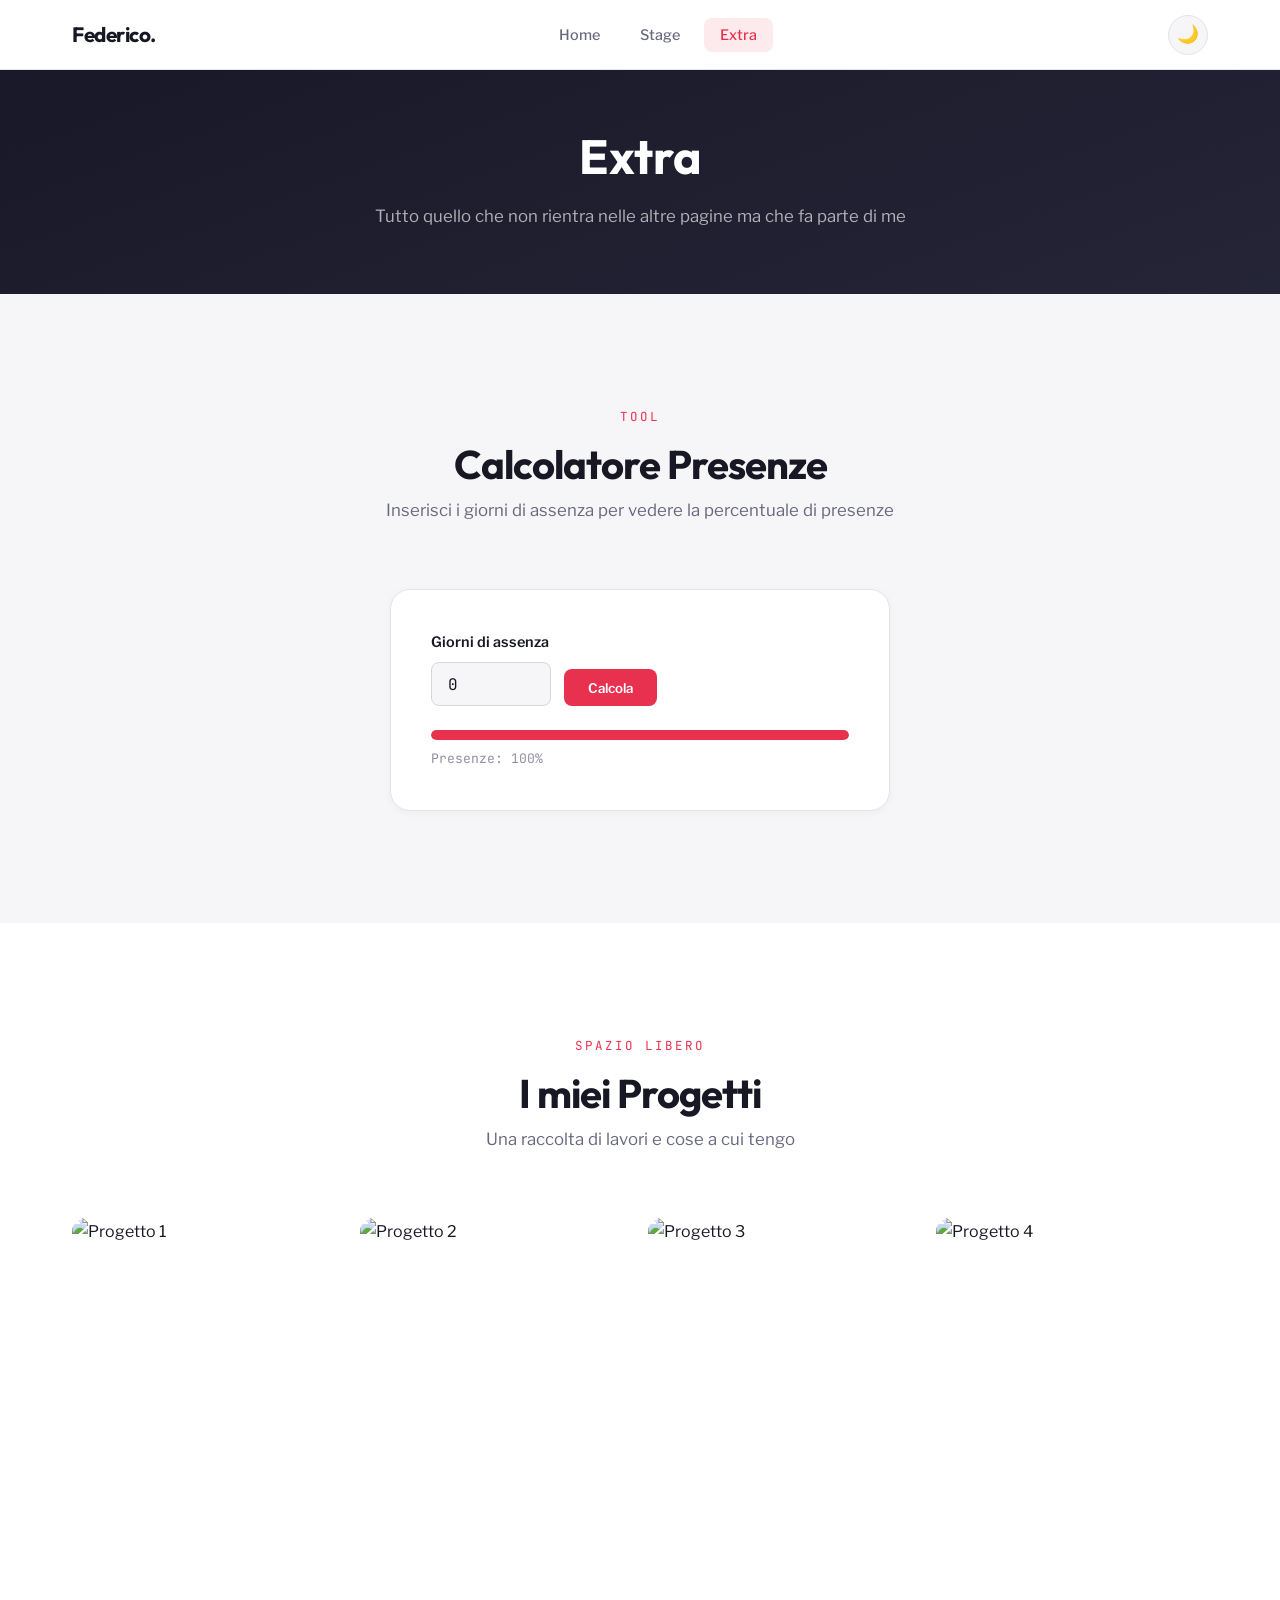
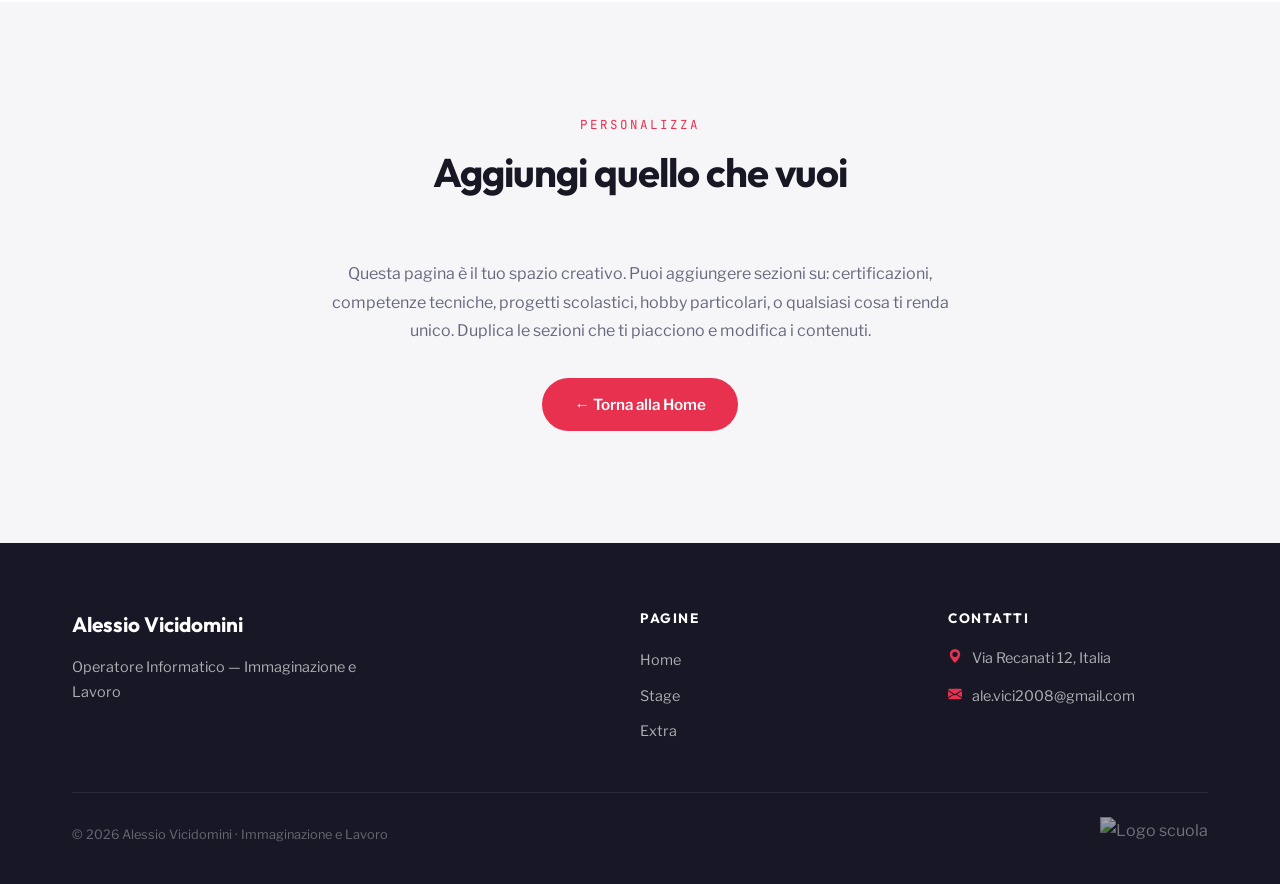
==== extra.html @ a0bb635b "a" ====
<!DOCTYPE html>
<html lang="it" data-theme="default">
<head>
    <meta charset="UTF-8">
    <meta name="viewport" content="width=device-width, initial-scale=1.0">
    <title>Alessio Viidomini — Extra</title>

    <link rel="preconnect" href="https://fonts.googleapis.com">
    <link rel="preconnect" href="https://fonts.gstatic.com" crossorigin>
    <link href="https://fonts.googleapis.com/css2?family=Outfit:wght@400;500;600;700&family=Libre+Franklin:wght@400;500;600;700&family=JetBrains+Mono:wght@400;500&display=swap" rel="stylesheet">

    <link rel="stylesheet" href="./style.css">
</head>
<body>

    <!-- ====== NAVBAR ====== -->
    <nav class="site-nav">
        <div class="nav-inner">
            <a href="./index.html" class="nav-brand">Federico.</a>
            <button class="nav-burger" id="navBurger" aria-label="Apri menu">
                <span></span><span></span><span></span>
            </button>
            <ul class="nav-links" id="navLinks">
                <li><a href="./index.html">Home</a></li>
                <li><a href="./stage.html">Stage</a></li>
                <li><a href="#" class="active">Extra</a></li>
            </ul>
            <button class="theme-toggle" id="themeToggle" aria-label="Cambia tema">🌙</button>
        </div>
    </nav>

    <!-- ====== PAGE HERO ====== -->
    <section class="page-hero">
        <div class="hero-pattern"></div>
        <div class="section-container">
            <h1 class="reveal">Extra</h1>
            <p class="hero-sub reveal reveal-delay-1">
                Tutto quello che non rientra nelle altre pagine ma che fa parte di me
            </p>
        </div>
    </section>

    <!-- ====== CALCOLATORE PRESENZE ====== -->
    <section class="section">
        <div class="section-container">
            <div class="section-header center reveal">
                <span class="section-label">Tool</span>
                <h2 class="section-title">Calcolatore Presenze</h2>
                <p class="section-desc">Inserisci i giorni di assenza per vedere la percentuale di presenze</p>
            </div>

            <div class="presenze-card reveal">
                <label for="progresso">Giorni di assenza</label>
                <div class="presenze-input">
                    <input type="number" id="progresso" min="0" value="0" placeholder="0">
                    <button class="btn-calcola" onclick="calcolaPresenze()">Calcola</button>
                </div>
                <div class="progress-wrap">
                    <div class="progress-bar-bg">
                        <div class="progress-bar-fill" id="barraFill"></div>
                    </div>
                    <p class="progress-label" id="percentualeText">Presenze: 100%</p>
                </div>
            </div>
        </div>
    </section>

    <!-- ====== GALLERY / CONTENUTO LIBERO ====== -->
    <!--
        Questa sezione è uno spazio libero. Puoi usarla per:
        - Una gallery di foto dei tuoi progetti
        - Certificazioni ottenute (ECDL, ecc.)
        - Link ai tuoi profili (GitHub, LinkedIn)
        - Qualsiasi cosa ti rappresenti
        
        Di seguito c'è un esempio di gallery. 
        Sostituisci le immagini con le tue.
    -->
    <section class="section section-alt">
        <div class="section-container">
            <div class="section-header center reveal">
                <span class="section-label">Spazio libero</span>
                <h2 class="section-title">I miei Progetti</h2>
                <p class="section-desc">Una raccolta di lavori e cose a cui tengo</p>
            </div>

            <!-- MODIFICA: sostituisci le immagini e i testi -->
            <div class="gallery-grid">
                <div class="gallery-item reveal reveal-delay-1">
                    <img src="https://placehold.co/400x400/1a1a2e/e94560?text=Progetto+1" alt="Progetto 1">
                    <div class="gallery-item-overlay">
                        <span>Progetto 1</span>
                    </div>
                </div>
                <div class="gallery-item reveal reveal-delay-2">
                    <img src="https://placehold.co/400x400/16213e/e94560?text=Progetto+2" alt="Progetto 2">
                    <div class="gallery-item-overlay">
                        <span>Progetto 2</span>
                    </div>
                </div>
                <div class="gallery-item reveal reveal-delay-3">
                    <img src="https://placehold.co/400x400/0f3460/e94560?text=Progetto+3" alt="Progetto 3">
                    <div class="gallery-item-overlay">
                        <span>Progetto 3</span>
                    </div>
                </div>
                <div class="gallery-item reveal reveal-delay-4">
                    <img src="https://placehold.co/400x400/533483/e94560?text=Progetto+4" alt="Progetto 4">
                    <div class="gallery-item-overlay">
                        <span>Progetto 4</span>
                    </div>
                </div>
            </div>
        </div>
    </section>

    <!-- ====== SEZIONE TESTO LIBERO ====== -->
    <section class="section">
        <div class="section-container" style="max-width: 700px;">
            <div class="section-header center reveal">
                <span class="section-label">Personalizza</span>
                <h2 class="section-title">Aggiungi quello che vuoi</h2>
            </div>
            <div class="reveal" style="text-align: center;">
                <p style="color: var(--text-secondary); line-height: 1.8; margin-bottom: 2rem;">
                    Questa pagina è il tuo spazio creativo. Puoi aggiungere sezioni su: 
                    certificazioni, competenze tecniche, progetti scolastici, hobby particolari, 
                    o qualsiasi cosa ti renda unico. Duplica le sezioni che ti piacciono 
                    e modifica i contenuti.
                </p>
                <a href="../index.html" class="btn-primary-custom">← Torna alla Home</a>
            </div>
        </div>
    </section>

    <!-- ====== FOOTER ====== -->
    <footer class="site-footer">
        <div class="section-container">
            <div class="footer-grid">
                <div>
                    <p class="footer-brand">Alessio Vicidomini</p>
                    <p class="footer-desc">Operatore Informatico — Immaginazione e Lavoro</p>
                </div>
                <div>
                    <p class="footer-heading">Pagine</p>
                    <ul class="footer-links">
                        <li><a href="../index.html">Home</a></li>
                        <li><a href="./stage.html">Stage</a></li>
                        <li><a href="#">Extra</a></li>
                    </ul>
                </div>
                <div>
                    <p class="footer-heading">Contatti</p>
                    <div class="footer-contact-item">
                        <svg xmlns="http://www.w3.org/2000/svg" width="14" height="14" fill="currentColor" viewBox="0 0 16 16"><path d="M8 16s6-5.686 6-10A6 6 0 0 0 2 6c0 4.314 6 10 6 10m0-7a3 3 0 1 1 0-6 3 3 0 0 1 0 6"/></svg>
                        <span>Via Recanati 12, Italia</span>
                    </div>
                    <div class="footer-contact-item">
                        <svg xmlns="http://www.w3.org/2000/svg" width="14" height="14" fill="currentColor" viewBox="0 0 16 16"><path d="M.05 3.555A2 2 0 0 1 2 2h12a2 2 0 0 1 1.95 1.555L8 8.414zM0 4.697v7.104l5.803-3.558zM6.761 8.83l-6.57 4.027A2 2 0 0 0 2 14h12a2 2 0 0 0 1.808-1.144l-6.57-4.027L8 9.586zm3.436-.586L16 11.801V4.697z"/></svg>
                        <span>ale.vici2008@gmail.com</span>
                    </div>
                </div>
            </div>
            <div class="footer-bottom">
                <span class="footer-copy">© 2026 Alessio Vicidomini · Immaginazione e Lavoro</span>
                <img src="../img/logo.webp" class="footer-logo" alt="Logo scuola">
            </div>
        </div>
    </footer>

    <script src="./script.js"></script>
</body>
</html>
---- style.css ----
/* ============================================================
   TEMPLATE SITO PERSONALE - QUARTA INFORMATICA
   ============================================================
   
   COME PERSONALIZZARE:
   
   1. SCEGLI UN TEMA
      Cambia data-theme="default" nel tag <html> di ogni pagina.
      Temi disponibili: default, ocean, sunset, forest, lavender, mono
   
   2. DARK MODE
      Il bottone in navbar attiva/disattiva la dark mode.
      Funziona automaticamente con tutti i temi.
   
   3. COLORI CUSTOM
      Se vuoi un colore tutto tuo, modifica le variabili in
      [data-theme="default"] qui sotto.
   
   4. FONT
      Cambia il link Google Fonts nell'HTML e aggiorna
      --font-display e --font-body qui sotto.
   
   5. ANIMAZIONI
      Ogni elemento con classe .reveal si anima allo scroll.
      Aggiungi .reveal-delay-1, .reveal-delay-2, ecc. per ritardi.
   
   ============================================================ */

/* === TEMI PRECONFIGURATI === */
/* Cambia data-theme="" nel tag <html> per switchare tema */

[data-theme="default"] {
    --hue: 240;
    --accent-h: 350;
    --accent-s: 80%;
    --accent-l: 55%;
}

[data-theme="ocean"] {
    --hue: 200;
    --accent-h: 175;
    --accent-s: 70%;
    --accent-l: 45%;
}

[data-theme="sunset"] {
    --hue: 25;
    --accent-h: 15;
    --accent-s: 85%;
    --accent-l: 55%;
}

[data-theme="forest"] {
    --hue: 150;
    --accent-h: 145;
    --accent-s: 55%;
    --accent-l: 40%;
}

[data-theme="lavender"] {
    --hue: 270;
    --accent-h: 280;
    --accent-s: 60%;
    --accent-l: 55%;
}

[data-theme="mono"] {
    --hue: 0;
    --accent-h: 0;
    --accent-s: 0%;
    --accent-l: 25%;
}

/* === SISTEMA COLORI (generato da variabili) === */
:root {
    /* Font */
    --font-display: 'Outfit', sans-serif;
    --font-body: 'Libre Franklin', sans-serif;
    --font-mono: 'JetBrains Mono', monospace;
    
    /* Sizing */
    --radius-sm: 8px;
    --radius-md: 14px;
    --radius-lg: 20px;
    --radius-full: 100px;
    
    /* Transitions */
    --ease-out: cubic-bezier(0.16, 1, 0.3, 1);
    --ease-spring: cubic-bezier(0.34, 1.56, 0.64, 1);
    --duration-fast: 0.2s;
    --duration-normal: 0.4s;
    --duration-slow: 0.7s;
    
    /* Navbar height */
    --nav-height: 70px;
}

/* Light mode (default) */
html:not([data-dark]) {
    --bg-primary: hsl(var(--hue), 15%, 97%);
    --bg-secondary: #ffffff;
    --bg-elevated: #ffffff;
    --bg-hero: hsl(var(--hue), 25%, 12%);
    --bg-hero-2: hsl(var(--hue), 20%, 18%);
    
    --text-primary: hsl(var(--hue), 20%, 12%);
    --text-secondary: hsl(var(--hue), 10%, 45%);
    --text-tertiary: hsl(var(--hue), 8%, 60%);
    --text-on-dark: #ffffff;
    --text-on-dark-muted: rgba(255,255,255,0.65);
    
    --border-light: hsl(var(--hue), 10%, 90%);
    --border-medium: hsl(var(--hue), 10%, 85%);
    
    --shadow-sm: 0 2px 8px rgba(0,0,0,0.04);
    --shadow-md: 0 8px 30px rgba(0,0,0,0.06);
    --shadow-lg: 0 20px 60px rgba(0,0,0,0.08);
    --shadow-accent: 0 8px 30px hsla(var(--accent-h), var(--accent-s), var(--accent-l), 0.25);
}

/* Dark mode */
html[data-dark] {
    --bg-primary: hsl(var(--hue), 15%, 8%);
    --bg-secondary: hsl(var(--hue), 12%, 12%);
    --bg-elevated: hsl(var(--hue), 12%, 15%);
    --bg-hero: hsl(var(--hue), 20%, 5%);
    --bg-hero-2: hsl(var(--hue), 15%, 10%);
    
    --text-primary: hsl(var(--hue), 10%, 92%);
    --text-secondary: hsl(var(--hue), 8%, 60%);
    --text-tertiary: hsl(var(--hue), 6%, 45%);
    --text-on-dark: #ffffff;
    --text-on-dark-muted: rgba(255,255,255,0.55);
    
    --border-light: hsl(var(--hue), 10%, 18%);
    --border-medium: hsl(var(--hue), 10%, 22%);
    
    --shadow-sm: 0 2px 8px rgba(0,0,0,0.2);
    --shadow-md: 0 8px 30px rgba(0,0,0,0.3);
    --shadow-lg: 0 20px 60px rgba(0,0,0,0.4);
    --shadow-accent: 0 8px 30px hsla(var(--accent-h), var(--accent-s), var(--accent-l), 0.2);
}

/* Accent color (uguale in light e dark) */
html {
    --accent: hsl(var(--accent-h), var(--accent-s), var(--accent-l));
    --accent-hover: hsl(var(--accent-h), var(--accent-s), calc(var(--accent-l) - 8%));
    --accent-soft: hsla(var(--accent-h), var(--accent-s), var(--accent-l), 0.1);
    --accent-medium: hsla(var(--accent-h), var(--accent-s), var(--accent-l), 0.2);
}

/* === RESET & BASE === */
*, *::before, *::after {
    margin: 0;
    padding: 0;
    box-sizing: border-box;
}

html {
    scroll-behavior: smooth;
}

body {
    font-family: var(--font-body);
    color: var(--text-primary);
    background-color: var(--bg-primary);
    line-height: 1.7;
    transition: background-color var(--duration-normal) var(--ease-out),
                color var(--duration-normal) var(--ease-out);
    -webkit-font-smoothing: antialiased;
}

h1, h2, h3, h4, h5, h6 {
    font-family: var(--font-display);
    font-weight: 700;
    color: var(--text-primary);
    line-height: 1.2;
}

a {
    color: var(--accent);
    text-decoration: none;
    transition: color var(--duration-fast);
}

a:hover {
    color: var(--accent-hover);
}

img {
    max-width: 100%;
    display: block;
}

/* === NAVBAR === */
.site-nav {
    position: fixed;
    top: 0;
    left: 0;
    right: 0;
    height: var(--nav-height);
    background: var(--bg-secondary);
    border-bottom: 1px solid var(--border-light);
    z-index: 1000;
    display: flex;
    align-items: center;
    transition: background var(--duration-normal) var(--ease-out),
                border-color var(--duration-normal) var(--ease-out),
                box-shadow var(--duration-normal) var(--ease-out);
}

.site-nav.scrolled {
    box-shadow: var(--shadow-sm);
}

.nav-inner {
    width: 100%;
    max-width: 1200px;
    margin: 0 auto;
    padding: 0 2rem;
    display: flex;
    align-items: center;
    justify-content: space-between;
}

.nav-brand {
    font-family: var(--font-display);
    font-weight: 700;
    font-size: 1.3rem;
    color: var(--text-primary);
    text-decoration: none;
    letter-spacing: -0.5px;
}

.nav-links {
    display: flex;
    align-items: center;
    gap: 0.5rem;
    list-style: none;
}

.nav-links a {
    font-family: var(--font-body);
    font-weight: 500;
    font-size: 0.9rem;
    color: var(--text-secondary);
    padding: 0.5rem 1rem;
    border-radius: var(--radius-sm);
    text-decoration: none;
    transition: all var(--duration-fast);
}

.nav-links a:hover,
.nav-links a.active {
    color: var(--accent);
    background: var(--accent-soft);
}

/* Dark mode toggle */
.theme-toggle {
    width: 40px;
    height: 40px;
    border-radius: 50%;
    border: 1px solid var(--border-light);
    background: var(--bg-primary);
    cursor: pointer;
    display: flex;
    align-items: center;
    justify-content: center;
    font-size: 1.1rem;
    transition: all var(--duration-fast);
    margin-left: 0.5rem;
    color: var(--text-secondary);
}

.theme-toggle:hover {
    border-color: var(--accent);
    color: var(--accent);
    transform: rotate(20deg);
}

/* Mobile nav */
.nav-burger {
    display: none;
    flex-direction: column;
    gap: 5px;
    cursor: pointer;
    background: none;
    border: none;
    padding: 5px;
}

.nav-burger span {
    width: 22px;
    height: 2px;
    background: var(--text-primary);
    border-radius: 2px;
    transition: all var(--duration-fast);
}

/* === HERO === */
.hero {
    min-height: 100vh;
    display: flex;
    align-items: center;
    justify-content: center;
    text-align: center;
    background: linear-gradient(160deg, var(--bg-hero) 0%, var(--bg-hero-2) 100%);
    position: relative;
    overflow: hidden;
    padding-top: var(--nav-height);
}

/* Pattern decorativo sullo sfondo dell'hero */
.hero-pattern {
    position: absolute;
    inset: 0;
    opacity: 0.04;
    background-image: 
        radial-gradient(circle at 20% 50%, var(--accent) 1px, transparent 1px),
        radial-gradient(circle at 80% 20%, var(--accent) 1px, transparent 1px),
        radial-gradient(circle at 60% 80%, var(--accent) 1px, transparent 1px);
    background-size: 80px 80px, 60px 60px, 100px 100px;
}

/* Cerchi decorativi */
.hero-blob {
    position: absolute;
    border-radius: 50%;
    filter: blur(80px);
    opacity: 0.15;
}

.hero-blob-1 {
    width: 500px;
    height: 500px;
    background: var(--accent);
    top: -15%;
    right: -10%;
}

.hero-blob-2 {
    width: 350px;
    height: 350px;
    background: hsl(var(--hue), 50%, 50%);
    bottom: -10%;
    left: -5%;
}

.hero-content {
    position: relative;
    z-index: 1;
    padding: 2rem;
}

.hero-label {
    display: inline-block;
    font-family: var(--font-mono);
    font-size: 0.8rem;
    letter-spacing: 2px;
    text-transform: uppercase;
    color: var(--accent);
    background: var(--accent-soft);
    padding: 0.4rem 1.2rem;
    border-radius: var(--radius-full);
    margin-bottom: 1.5rem;
}

.hero h1 {
    font-size: clamp(2.5rem, 6vw, 4.5rem);
    color: var(--text-on-dark);
    letter-spacing: -2px;
    margin-bottom: 0.8rem;
}

.hero .hero-sub {
    font-size: clamp(1rem, 2vw, 1.3rem);
    color: var(--text-on-dark-muted);
    font-weight: 400;
    max-width: 500px;
    margin: 0 auto;
}

.hero-cta {
    margin-top: 2.5rem;
    display: flex;
    gap: 1rem;
    justify-content: center;
    flex-wrap: wrap;
}

/* === BOTTONI === */
.btn-primary-custom {
    display: inline-flex;
    align-items: center;
    gap: 0.5rem;
    padding: 0.85rem 2rem;
    background: var(--accent);
    color: #fff;
    border: none;
    border-radius: var(--radius-full);
    font-family: var(--font-body);
    font-weight: 600;
    font-size: 0.95rem;
    cursor: pointer;
    text-decoration: none;
    transition: all var(--duration-fast) var(--ease-out);
}

.btn-primary-custom:hover {
    background: var(--accent-hover);
    color: #fff;
    transform: translateY(-2px);
    box-shadow: var(--shadow-accent);
}

.btn-outline-custom {
    display: inline-flex;
    align-items: center;
    gap: 0.5rem;
    padding: 0.85rem 2rem;
    background: transparent;
    color: var(--text-on-dark);
    border: 1px solid rgba(255,255,255,0.25);
    border-radius: var(--radius-full);
    font-family: var(--font-body);
    font-weight: 600;
    font-size: 0.95rem;
    cursor: pointer;
    text-decoration: none;
    transition: all var(--duration-fast) var(--ease-out);
}

.btn-outline-custom:hover {
    background: rgba(255,255,255,0.1);
    color: #fff;
    border-color: rgba(255,255,255,0.5);
}

/* Variante per sfondi chiari */
.btn-outline-light {
    color: var(--text-primary);
    border-color: var(--border-medium);
}

.btn-outline-light:hover {
    color: var(--accent);
    border-color: var(--accent);
    background: var(--accent-soft);
}

/* === SEZIONI === */
.section {
    padding: 7rem 0;
}

.section-alt {
    background: var(--bg-secondary);
}

.section-container {
    max-width: 1200px;
    margin: 0 auto;
    padding: 0 2rem;
}

.section-header {
    margin-bottom: 4rem;
}

.section-label {
    font-family: var(--font-mono);
    font-size: 0.78rem;
    text-transform: uppercase;
    letter-spacing: 3px;
    color: var(--accent);
    margin-bottom: 0.8rem;
    display: block;
}

.section-title {
    font-size: clamp(1.8rem, 3.5vw, 2.5rem);
    letter-spacing: -1px;
    margin-bottom: 0.5rem;
}

.section-desc {
    font-size: 1.05rem;
    color: var(--text-secondary);
    max-width: 550px;
}

/* Centrato */
.section-header.center {
    text-align: center;
}

.section-header.center .section-desc {
    margin: 0 auto;
}

/* === BIO === */
.bio-grid {
    display: grid;
    grid-template-columns: 1fr 1fr;
    gap: 5rem;
    align-items: center;
}

.bio-image {
    position: relative;
}

.bio-image-frame {
    width: 100%;
    aspect-ratio: 4/5;
    border-radius: var(--radius-lg);
    overflow: hidden;
    box-shadow: var(--shadow-lg);
    position: relative;
}

.bio-image-frame img {
    width: 100%;
    height: 100%;
    object-fit: cover;
}

/* Decorazione immagine - quadrato accent */
.bio-image::after {
    content: '';
    position: absolute;
    width: 100px;
    height: 100px;
    border: 3px solid var(--accent);
    border-radius: var(--radius-md);
    bottom: -20px;
    right: -20px;
    z-index: -1;
    opacity: 0.5;
}

.bio-text-area p {
    font-size: 1.05rem;
    color: var(--text-secondary);
    margin-bottom: 1.5rem;
    line-height: 1.8;
}

/* Info pills nella bio */
.bio-pills {
    display: flex;
    flex-wrap: wrap;
    gap: 0.6rem;
    margin-top: 1.5rem;
}

.bio-pill {
    display: inline-flex;
    align-items: center;
    gap: 0.4rem;
    padding: 0.4rem 1rem;
    background: var(--accent-soft);
    color: var(--accent);
    border-radius: var(--radius-full);
    font-size: 0.85rem;
    font-weight: 600;
}

/* === PASSIONI (Grid) === */
.passions-grid {
    display: grid;
    grid-template-columns: repeat(auto-fit, minmax(300px, 1fr));
    gap: 2rem;
}

.passion-card {
    background: var(--bg-elevated);
    border: 1px solid var(--border-light);
    border-radius: var(--radius-md);
    overflow: hidden;
    transition: transform var(--duration-normal) var(--ease-spring),
                box-shadow var(--duration-normal) var(--ease-out);
}

.passion-card:hover {
    transform: translateY(-8px);
    box-shadow: var(--shadow-md);
}

.passion-card-img {
    height: 220px;
    overflow: hidden;
}

.passion-card-img img {
    width: 100%;
    height: 100%;
    object-fit: cover;
    transition: transform var(--duration-slow) var(--ease-out);
}

.passion-card:hover .passion-card-img img {
    transform: scale(1.05);
}

.passion-card-body {
    padding: 1.5rem;
}

.passion-card-tag {
    font-family: var(--font-mono);
    font-size: 0.72rem;
    text-transform: uppercase;
    letter-spacing: 1.5px;
    color: var(--accent);
    margin-bottom: 0.6rem;
    display: block;
}

.passion-card-body h3 {
    font-size: 1.2rem;
    margin-bottom: 0.5rem;
}

.passion-card-body p {
    font-size: 0.92rem;
    color: var(--text-secondary);
}

/* === CV === */
.cv-paper {
    background: var(--bg-elevated);
    border: 1px solid var(--border-light);
    border-radius: var(--radius-lg);
    padding: clamp(2rem, 4vw, 3.5rem);
    max-width: 850px;
    margin: 0 auto;
    box-shadow: var(--shadow-md);
    transition: background var(--duration-normal), border-color var(--duration-normal);
}

.cv-header {
    display: flex;
    justify-content: space-between;
    align-items: flex-start;
    flex-wrap: wrap;
    gap: 1rem;
    margin-bottom: 2rem;
    padding-bottom: 2rem;
    border-bottom: 2px solid var(--border-light);
}

.cv-name {
    font-size: 2rem;
    letter-spacing: -1px;
}

.cv-role {
    color: var(--accent);
    font-weight: 500;
    font-size: 1.1rem;
}

.cv-contact-mini {
    display: flex;
    flex-direction: column;
    gap: 0.3rem;
    font-size: 0.85rem;
    color: var(--text-secondary);
    text-align: right;
}

.cv-section-title {
    font-family: var(--font-mono);
    font-size: 0.75rem;
    text-transform: uppercase;
    letter-spacing: 3px;
    color: var(--accent);
    margin-top: 2rem;
    margin-bottom: 1.2rem;
    display: flex;
    align-items: center;
    gap: 1rem;
}

.cv-section-title::after {
    content: '';
    flex: 1;
    height: 1px;
    background: var(--border-light);
}

.cv-entry {
    margin-bottom: 1.8rem;
    padding-left: 1rem;
    border-left: 2px solid var(--border-light);
    transition: border-color var(--duration-fast);
}

.cv-entry:hover {
    border-left-color: var(--accent);
}

.cv-entry-title {
    font-weight: 700;
    font-size: 1rem;
    color: var(--text-primary);
}

.cv-entry-place {
    color: var(--text-secondary);
    font-size: 0.95rem;
}

.cv-entry-date {
    font-family: var(--font-mono);
    font-size: 0.8rem;
    color: var(--accent);
    margin-top: 0.2rem;
    display: block;
}

.cv-entry-desc {
    color: var(--text-secondary);
    font-size: 0.92rem;
    margin-top: 0.3rem;
}

/* Lingue con barre */
.cv-lang {
    display: flex;
    align-items: center;
    justify-content: space-between;
    padding: 0.7rem 0;
    border-bottom: 1px solid var(--border-light);
}

.cv-lang:last-child {
    border-bottom: none;
}

.cv-lang-name {
    font-weight: 600;
    font-size: 0.95rem;
}

.cv-lang-level {
    display: flex;
    align-items: center;
    gap: 0.6rem;
}

.cv-lang-bar {
    width: 80px;
    height: 4px;
    background: var(--border-light);
    border-radius: 4px;
    overflow: hidden;
}

.cv-lang-bar-fill {
    height: 100%;
    background: var(--accent);
    border-radius: 4px;
    transition: width var(--duration-slow) var(--ease-out);
}

.cv-lang-label {
    font-size: 0.82rem;
    color: var(--text-tertiary);
    min-width: 80px;
    text-align: right;
}

/* === PAGINA STAGE === */
.page-hero {
    padding: 8rem 0 4rem;
    background: linear-gradient(160deg, var(--bg-hero) 0%, var(--bg-hero-2) 100%);
    text-align: center;
    position: relative;
    overflow: hidden;
}

.page-hero .hero-pattern {
    position: absolute;
    inset: 0;
    opacity: 0.03;
    background-image: 
        radial-gradient(circle at 20% 50%, var(--accent) 1px, transparent 1px);
    background-size: 60px 60px;
}

.page-hero h1 {
    font-size: clamp(2rem, 4vw, 3rem);
    color: var(--text-on-dark);
    position: relative;
}

.page-hero .hero-sub {
    color: var(--text-on-dark-muted);
    font-size: 1.05rem;
    max-width: 600px;
    margin: 1rem auto 0;
    position: relative;
}

/* Stage cards (alternativa all'accordion) */
.stage-card {
    background: var(--bg-elevated);
    border: 1px solid var(--border-light);
    border-radius: var(--radius-lg);
    overflow: hidden;
    margin-bottom: 2rem;
    transition: box-shadow var(--duration-normal);
}

.stage-card:hover {
    box-shadow: var(--shadow-md);
}

.stage-card-header {
    padding: 1.5rem 2rem;
    border-bottom: 1px solid var(--border-light);
    display: flex;
    align-items: center;
    justify-content: space-between;
    cursor: pointer;
    transition: background var(--duration-fast);
}

.stage-card-header:hover {
    background: var(--accent-soft);
}

.stage-card-header h3 {
    font-size: 1.2rem;
    margin: 0;
}

.stage-card-header .stage-date {
    font-family: var(--font-mono);
    font-size: 0.8rem;
    color: var(--accent);
}

.stage-card-toggle {
    width: 32px;
    height: 32px;
    border-radius: 50%;
    background: var(--accent-soft);
    display: flex;
    align-items: center;
    justify-content: center;
    transition: transform var(--duration-fast);
    color: var(--accent);
    font-size: 1.2rem;
}

.stage-card.open .stage-card-toggle {
    transform: rotate(45deg);
}

.stage-card-body {
    padding: 0 2rem;
    max-height: 0;
    overflow: hidden;
    transition: max-height var(--duration-slow) var(--ease-out),
                padding var(--duration-normal);
}

.stage-card.open .stage-card-body {
    padding: 2rem;
    max-height: 800px;
}

.stage-grid {
    display: grid;
    grid-template-columns: 2fr 3fr;
    gap: 2rem;
    align-items: start;
}

.stage-map-frame {
    border-radius: var(--radius-md);
    overflow: hidden;
    aspect-ratio: 4/3;
}

.stage-map-frame iframe {
    width: 100%;
    height: 100%;
    border: none;
}

.stage-relazione {
    font-size: 0.95rem;
    color: var(--text-secondary);
    line-height: 1.8;
}

.stage-relazione h4 {
    font-size: 1rem;
    margin-bottom: 0.5rem;
}

/* === EXTRA PAGE === */
.presenze-card {
    background: var(--bg-elevated);
    border: 1px solid var(--border-light);
    border-radius: var(--radius-lg);
    padding: 2.5rem;
    box-shadow: var(--shadow-sm);
    max-width: 500px;
    margin: 0 auto;
}

.presenze-card label {
    font-weight: 600;
    color: var(--text-primary);
    display: block;
    margin-bottom: 0.5rem;
    font-size: 0.9rem;
}

.presenze-input {
    display: flex;
    gap: 0.8rem;
    align-items: flex-end;
}

.presenze-card input[type="number"] {
    width: 120px;
    padding: 0.65rem 1rem;
    border: 1px solid var(--border-medium);
    border-radius: var(--radius-sm);
    font-family: var(--font-mono);
    font-size: 1rem;
    background: var(--bg-primary);
    color: var(--text-primary);
    transition: border-color var(--duration-fast);
}

.presenze-card input[type="number"]:focus {
    outline: none;
    border-color: var(--accent);
    box-shadow: 0 0 0 3px var(--accent-soft);
}

.btn-calcola {
    padding: 0.65rem 1.5rem;
    background: var(--accent);
    color: #fff;
    border: none;
    border-radius: var(--radius-sm);
    font-family: var(--font-body);
    font-weight: 600;
    cursor: pointer;
    transition: background var(--duration-fast);
}

.btn-calcola:hover {
    background: var(--accent-hover);
}

.progress-wrap {
    margin-top: 1.5rem;
}

.progress-bar-bg {
    height: 10px;
    background: var(--border-light);
    border-radius: var(--radius-full);
    overflow: hidden;
}

.progress-bar-fill {
    height: 100%;
    background: var(--accent);
    border-radius: var(--radius-full);
    transition: width var(--duration-slow) var(--ease-out);
    width: 100%;
}

.progress-label {
    font-family: var(--font-mono);
    font-size: 0.82rem;
    color: var(--text-tertiary);
    margin-top: 0.5rem;
}

/* Sezione gallery / contenuto libero */
.gallery-grid {
    display: grid;
    grid-template-columns: repeat(auto-fill, minmax(250px, 1fr));
    gap: 1rem;
}

.gallery-item {
    aspect-ratio: 1;
    border-radius: var(--radius-md);
    overflow: hidden;
    cursor: pointer;
    position: relative;
}

.gallery-item img {
    width: 100%;
    height: 100%;
    object-fit: cover;
    transition: transform var(--duration-slow) var(--ease-out);
}

.gallery-item:hover img {
    transform: scale(1.08);
}

.gallery-item-overlay {
    position: absolute;
    inset: 0;
    background: linear-gradient(transparent 50%, rgba(0,0,0,0.6));
    opacity: 0;
    transition: opacity var(--duration-fast);
    display: flex;
    align-items: flex-end;
    padding: 1rem;
}

.gallery-item:hover .gallery-item-overlay {
    opacity: 1;
}

.gallery-item-overlay span {
    color: #fff;
    font-weight: 600;
    font-size: 0.9rem;
}

/* === FOOTER === */
.site-footer {
    background: var(--bg-hero);
    color: var(--text-on-dark-muted);
    padding: 4rem 0 2rem;
}

.footer-grid {
    display: grid;
    grid-template-columns: 2fr 1fr 1fr;
    gap: 3rem;
    margin-bottom: 3rem;
}

.footer-brand {
    font-family: var(--font-display);
    font-size: 1.3rem;
    font-weight: 700;
    color: var(--text-on-dark);
    margin-bottom: 0.8rem;
}

.footer-desc {
    font-size: 0.9rem;
    line-height: 1.7;
    max-width: 300px;
}

.footer-heading {
    font-family: var(--font-display);
    font-size: 0.85rem;
    font-weight: 700;
    text-transform: uppercase;
    letter-spacing: 1.5px;
    color: var(--text-on-dark);
    margin-bottom: 1rem;
}

.footer-links {
    list-style: none;
    display: flex;
    flex-direction: column;
    gap: 0.5rem;
}

.footer-links a {
    color: var(--text-on-dark-muted);
    font-size: 0.9rem;
    transition: color var(--duration-fast);
}

.footer-links a:hover {
    color: var(--accent);
}

.footer-contact-item {
    display: flex;
    align-items: flex-start;
    gap: 0.6rem;
    margin-bottom: 0.8rem;
    font-size: 0.9rem;
}

.footer-contact-item svg {
    flex-shrink: 0;
    margin-top: 3px;
    color: var(--accent);
}

.footer-bottom {
    border-top: 1px solid rgba(255,255,255,0.08);
    padding-top: 1.5rem;
    display: flex;
    justify-content: space-between;
    align-items: center;
    flex-wrap: wrap;
    gap: 1rem;
}

.footer-copy {
    font-size: 0.8rem;
    color: rgba(255,255,255,0.35);
}

.footer-logo {
    height: 35px;
    opacity: 0.6;
}

/* === ANIMAZIONI SCROLL === */
.reveal {
    opacity: 0;
    transform: translateY(40px);
    transition: opacity var(--duration-slow) var(--ease-out),
                transform var(--duration-slow) var(--ease-out);
}

.reveal.visible {
    opacity: 1;
    transform: translateY(0);
}

.reveal-delay-1 { transition-delay: 0.1s; }
.reveal-delay-2 { transition-delay: 0.2s; }
.reveal-delay-3 { transition-delay: 0.3s; }
.reveal-delay-4 { transition-delay: 0.4s; }

/* Reveal da sinistra/destra */
.reveal-left {
    opacity: 0;
    transform: translateX(-40px);
    transition: opacity var(--duration-slow) var(--ease-out),
                transform var(--duration-slow) var(--ease-out);
}

.reveal-right {
    opacity: 0;
    transform: translateX(40px);
    transition: opacity var(--duration-slow) var(--ease-out),
                transform var(--duration-slow) var(--ease-out);
}

.reveal-left.visible,
.reveal-right.visible {
    opacity: 1;
    transform: translateX(0);
}

/* === RESPONSIVE === */
@media (max-width: 900px) {
    .bio-grid {
        grid-template-columns: 1fr;
        gap: 3rem;
    }
    
    .bio-image {
        max-width: 350px;
        margin: 0 auto;
    }

    .stage-grid {
        grid-template-columns: 1fr;
    }
    
    .footer-grid {
        grid-template-columns: 1fr;
        gap: 2rem;
    }
    
    .cv-header {
        flex-direction: column;
    }
    
    .cv-contact-mini {
        text-align: left;
    }
}

@media (max-width: 700px) {
    .nav-links {
        display: none;
        position: absolute;
        top: var(--nav-height);
        left: 0;
        right: 0;
        background: var(--bg-secondary);
        border-bottom: 1px solid var(--border-light);
        flex-direction: column;
        padding: 1rem 2rem;
    }
    
    .nav-links.open {
        display: flex;
    }
    
    .nav-burger {
        display: flex;
    }
    
    .theme-toggle {
        margin-left: auto;
        margin-right: 1rem;
    }
    
    .hero h1 {
        font-size: 2.2rem;
    }
    
    .passions-grid {
        grid-template-columns: 1fr;
    }
    
    .hero-cta {
        flex-direction: column;
        align-items: center;
    }
    
    .section {
        padding: 4rem 0;
    }
    
    .gallery-grid {
        grid-template-columns: repeat(2, 1fr);
    }
}
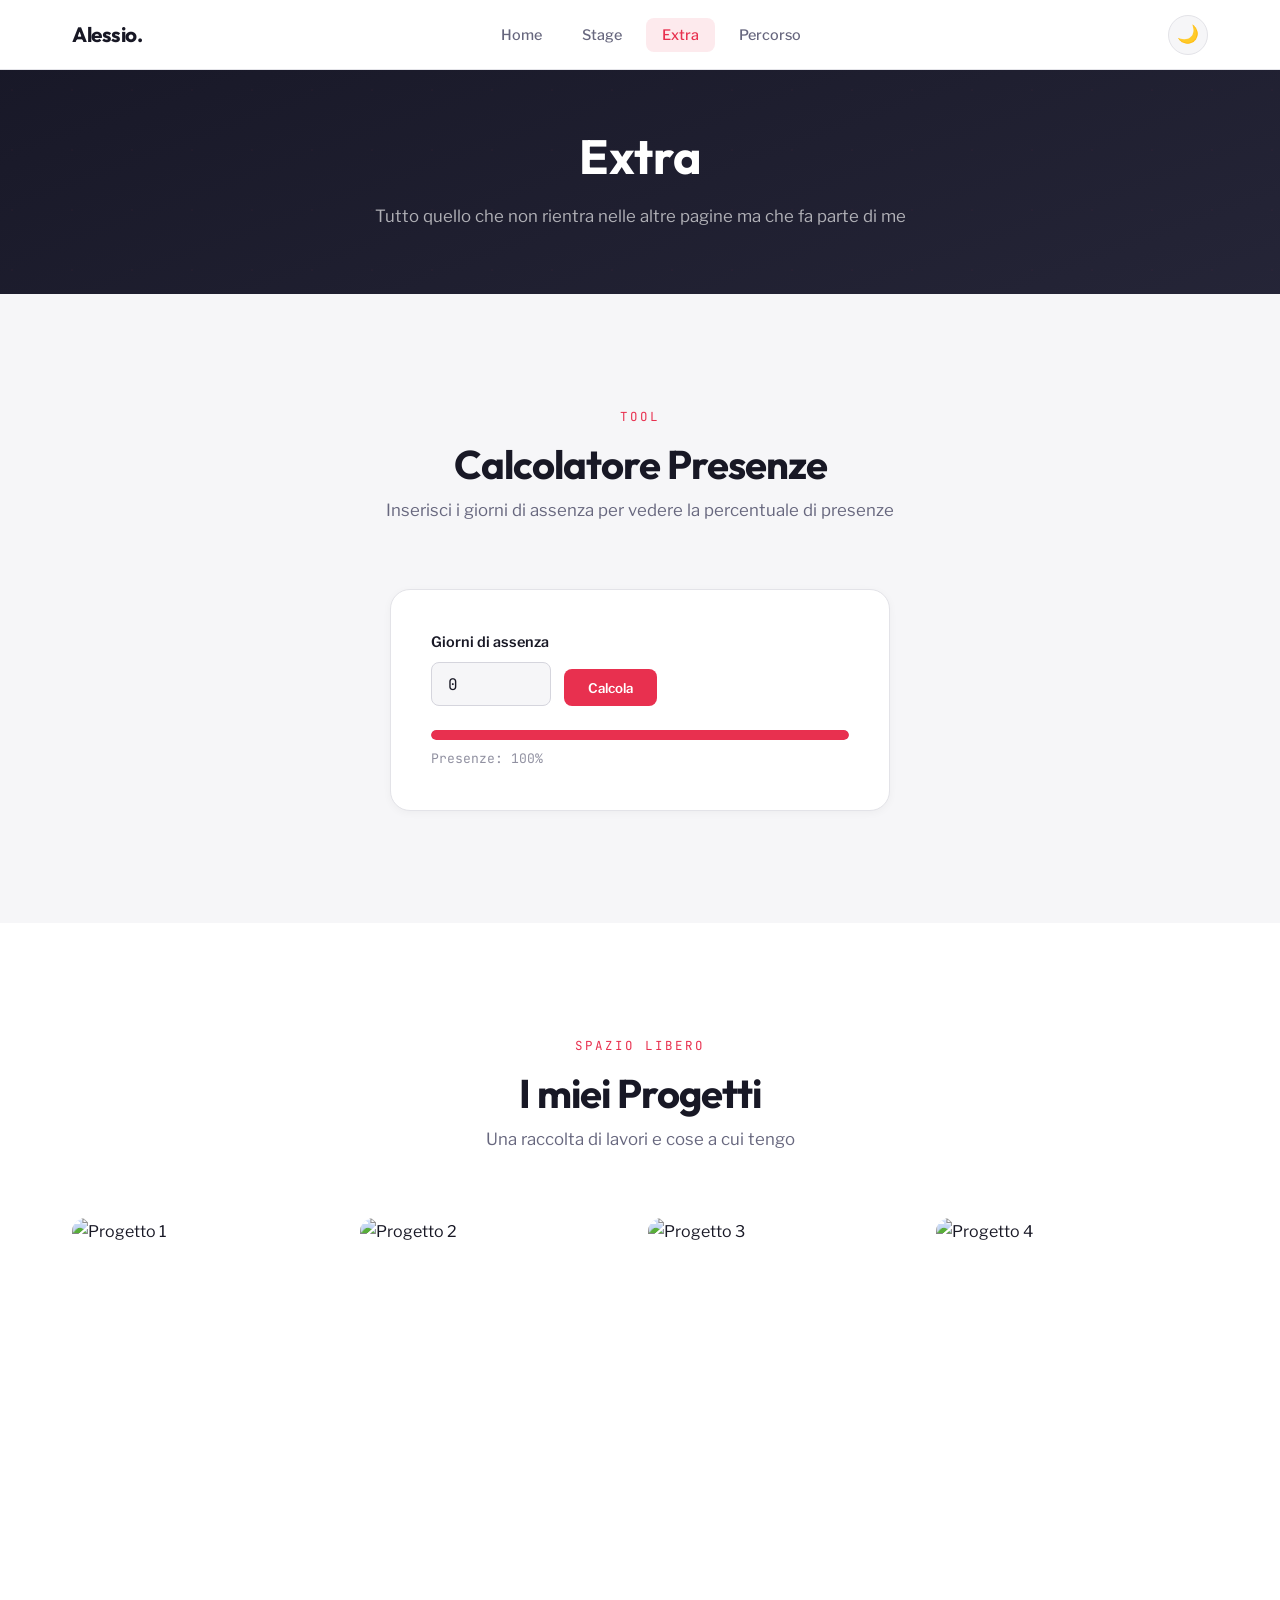
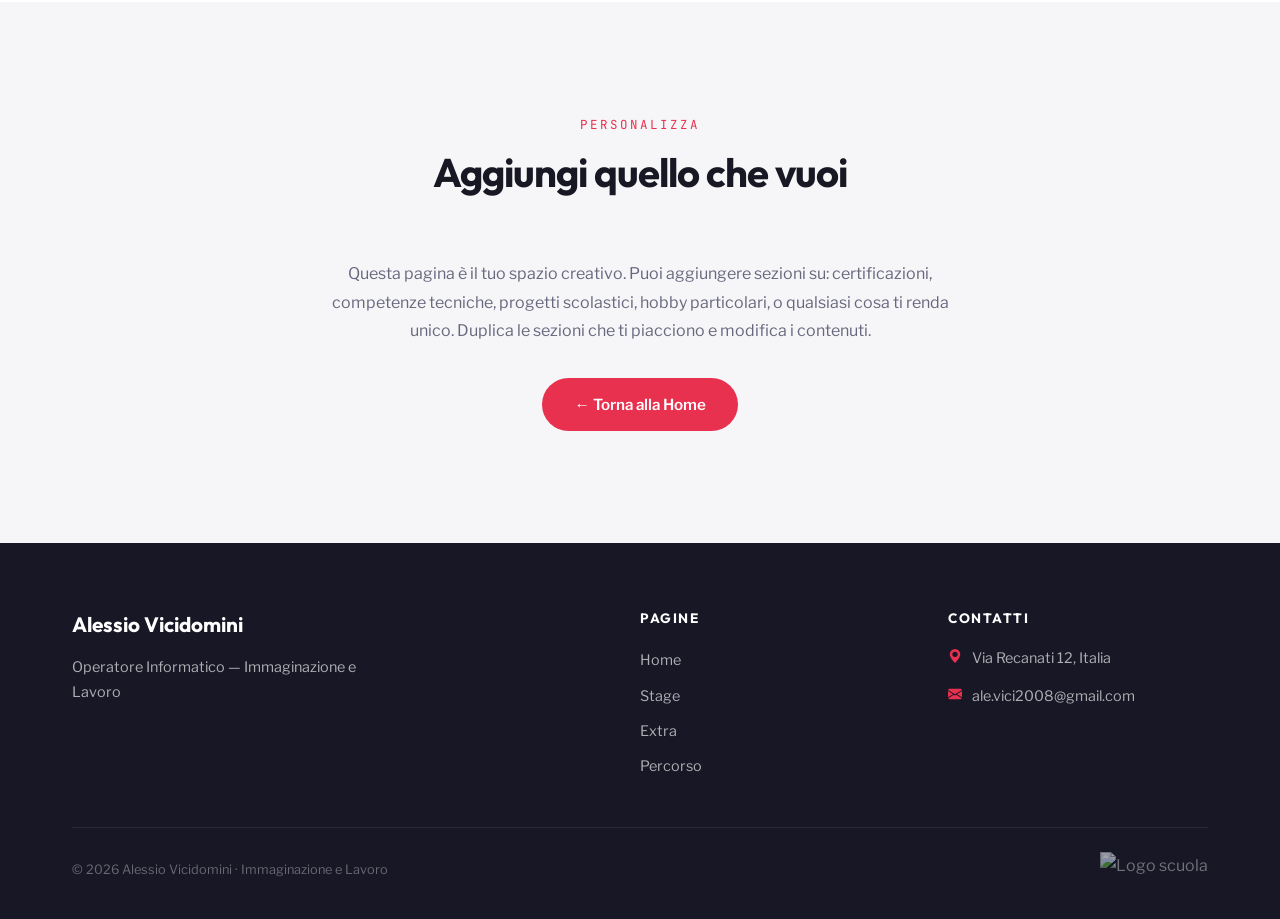
==== commit 38d22bbe: "iop" ====
--- a/extra.html
+++ b/extra.html
@@ -16,7 +16,7 @@
     <!-- ====== NAVBAR ====== -->
     <nav class="site-nav">
         <div class="nav-inner">
-            <a href="./index.html" class="nav-brand">Federico.</a>
+            <a href="./index.html" class="nav-brand">Alessio.</a>
             <button class="nav-burger" id="navBurger" aria-label="Apri menu">
                 <span></span><span></span><span></span>
             </button>
@@ -24,6 +24,7 @@
                 <li><a href="./index.html">Home</a></li>
                 <li><a href="./stage.html">Stage</a></li>
                 <li><a href="#" class="active">Extra</a></li>
+                <li><a href="./percorso.html">Percorso</a></li>
             </ul>
             <button class="theme-toggle" id="themeToggle" aria-label="Cambia tema">🌙</button>
         </div>
@@ -147,6 +148,7 @@
                         <li><a href="../index.html">Home</a></li>
                         <li><a href="./stage.html">Stage</a></li>
                         <li><a href="#">Extra</a></li>
+                        <li><a href="./percorso.html">Percorso</a></li>
                     </ul>
                 </div>
                 <div>
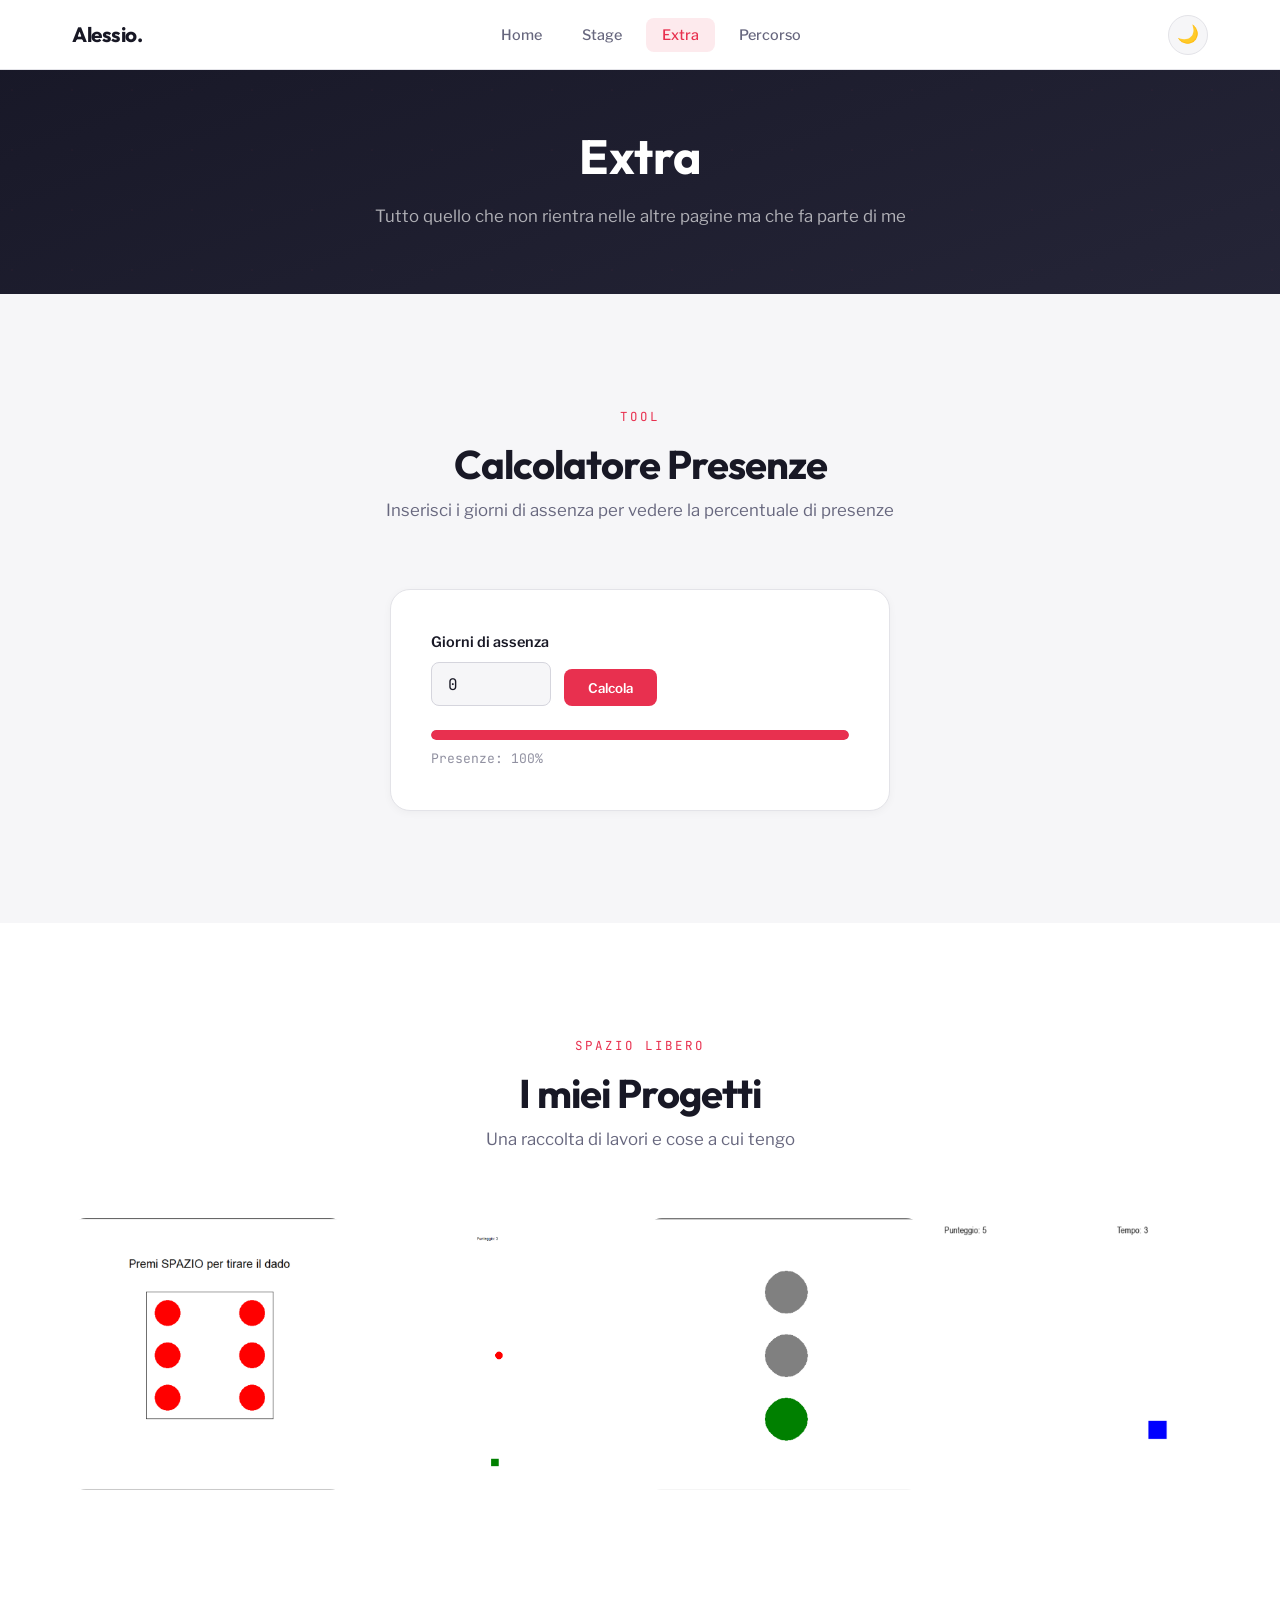
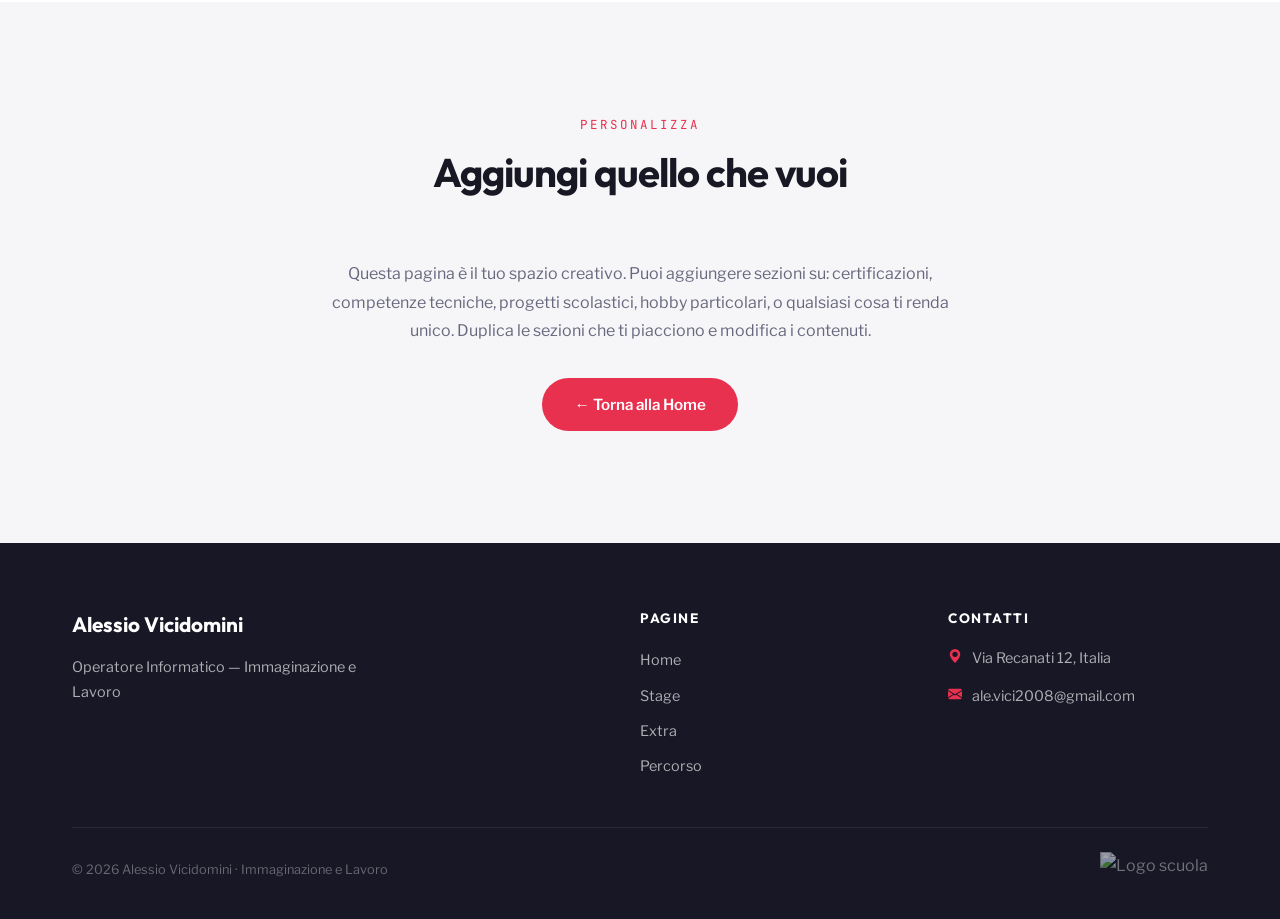
==== commit c5d9b903: "15/05" ====
--- a/extra.html
+++ b/extra.html
@@ -88,25 +88,25 @@
             <!-- MODIFICA: sostituisci le immagini e i testi -->
             <div class="gallery-grid">
                 <div class="gallery-item reveal reveal-delay-1">
-                    <img src="https://placehold.co/400x400/1a1a2e/e94560?text=Progetto+1" alt="Progetto 1">
+                    <img src="./img/Dado.png" alt="Progetto 1">
                     <div class="gallery-item-overlay">
                         <span>Progetto 1</span>
                     </div>
                 </div>
                 <div class="gallery-item reveal reveal-delay-2">
-                    <img src="https://placehold.co/400x400/16213e/e94560?text=Progetto+2" alt="Progetto 2">
+                    <img src="./img/prendi.png" alt="Progetto 2">
                     <div class="gallery-item-overlay">
                         <span>Progetto 2</span>
                     </div>
                 </div>
                 <div class="gallery-item reveal reveal-delay-3">
-                    <img src="https://placehold.co/400x400/0f3460/e94560?text=Progetto+3" alt="Progetto 3">
+                    <img src="img/semaforo.png" alt="Progetto 3">
                     <div class="gallery-item-overlay">
                         <span>Progetto 3</span>
                     </div>
                 </div>
                 <div class="gallery-item reveal reveal-delay-4">
-                    <img src="https://placehold.co/400x400/533483/e94560?text=Progetto+4" alt="Progetto 4">
+                    <img src="./img/es1.png" alt="Progetto 4">
                     <div class="gallery-item-overlay">
                         <span>Progetto 4</span>
                     </div>
@@ -165,7 +165,7 @@
             </div>
             <div class="footer-bottom">
                 <span class="footer-copy">© 2026 Alessio Vicidomini · Immaginazione e Lavoro</span>
-                <img src="../img/logo.webp" class="footer-logo" alt="Logo scuola">
+                <img src="../img/images__1_-removebg-preview" class="footer-logo" alt="Logo scuola">
             </div>
         </div>
     </footer>
